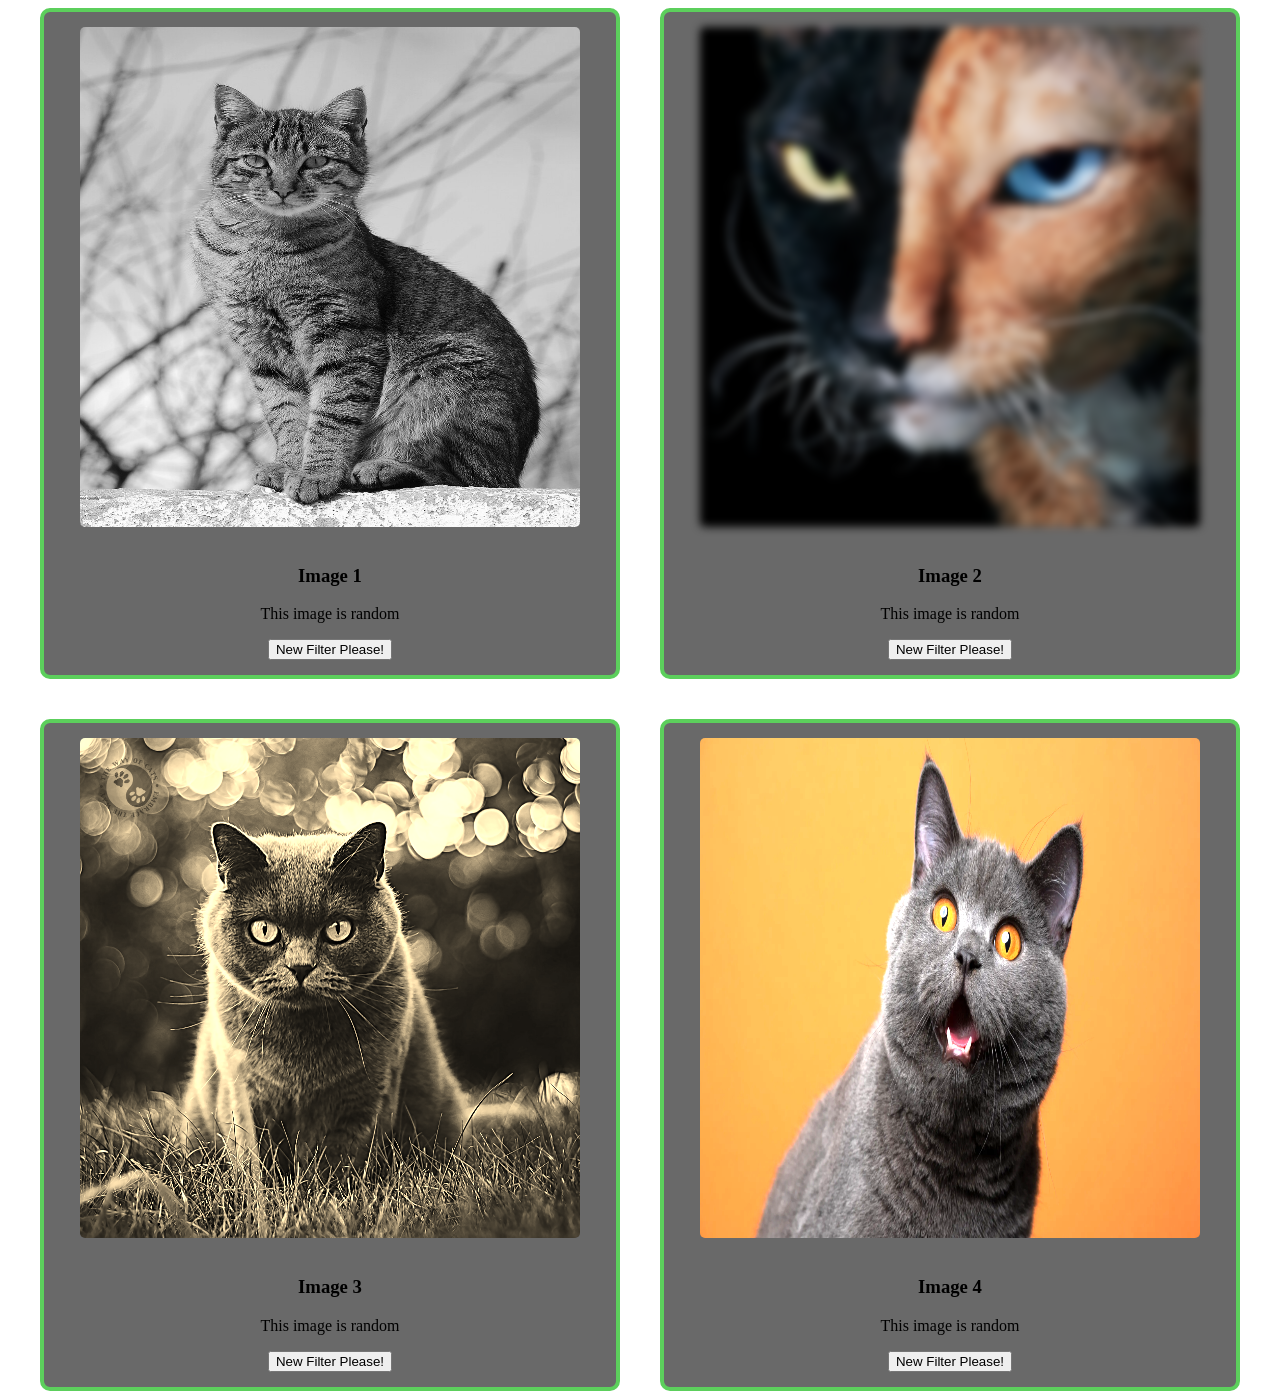
==== DM-Assignment-3/index.html @ 931a9dbe "Rename filtered-animals.html to index.html" ====
<!DOCTYPE html>
<html lang="en">
<head>
    <meta charset="UTF-8">
    <meta name="viewport" content="width=device-width, initial-scale=1.0">
    <title>Document</title>
</head>
<style>
    /* 2 x 2 grid*/
    .grid{
        display: grid;
        grid-template-columns: repeat(2, 1fr);
        gap: 40px;
        max-width: 1200px;
        margin: auto;
    }

    .card{
        background: dimgray;
        border: 4px solid rgb(92, 207, 92);
        border-radius: 10px;
        padding: 15px;
        text-align: center;
    }

    .card img{
        width: 500px;
        height: 500px;
        border-radius: 5px;
        margin-bottom: 15px;
    }
</style>
<body>
    <div class="grid">

        <div class="card">
            <img src="images/cat1.jpg" alt="Pretty Cat">
            <h3>Image 1</h3>
            <p>This image is random</p>
            <button>New Filter Please!</button>
        </div>

        <div class="card">
            <img src="images/cat2.webp" alt="Random Image 1">
            <h3>Image 2</h3>
            <p>This image is random</p>
            <button>New Filter Please!</button>
        </div>

        <div class="card">
            <img src="images/cat3.jpg" alt="Random Image 1">
            <h3>Image 3</h3>
            <p>This image is random</p>
            <button>New Filter Please!</button>
        </div>

        <div class="card">
            <img src="images/cat4.webp" alt="Random Image 1">
            <h3>Image 4</h3>
            <p>This image is random</p>
            <button>New Filter Please!</button>
        </div>        
    </div>
    

    <script>
        const filters = [
            "grayscale(100%)",
            "sepia(100%)",
            "blur(4px)",
            "contrast(200%)",
            "hue-rotate(90deg)",
            "brightness(150%)"
        ];

        const cards = document.querySelectorAll(".card");

        function getRandomFilter() {
            return filters[Math.floor(Math.random() * filters.length)];
        }

        cards.forEach(card => {
            const img = card.querySelector("img");
            const button = card.querySelector("button");

            img.style.filter = getRandomFilter();

            button.addEventListener("click", () => {
                img.style.filter = getRandomFilter();
            });
        });

        
    </script>
</body>
</html>
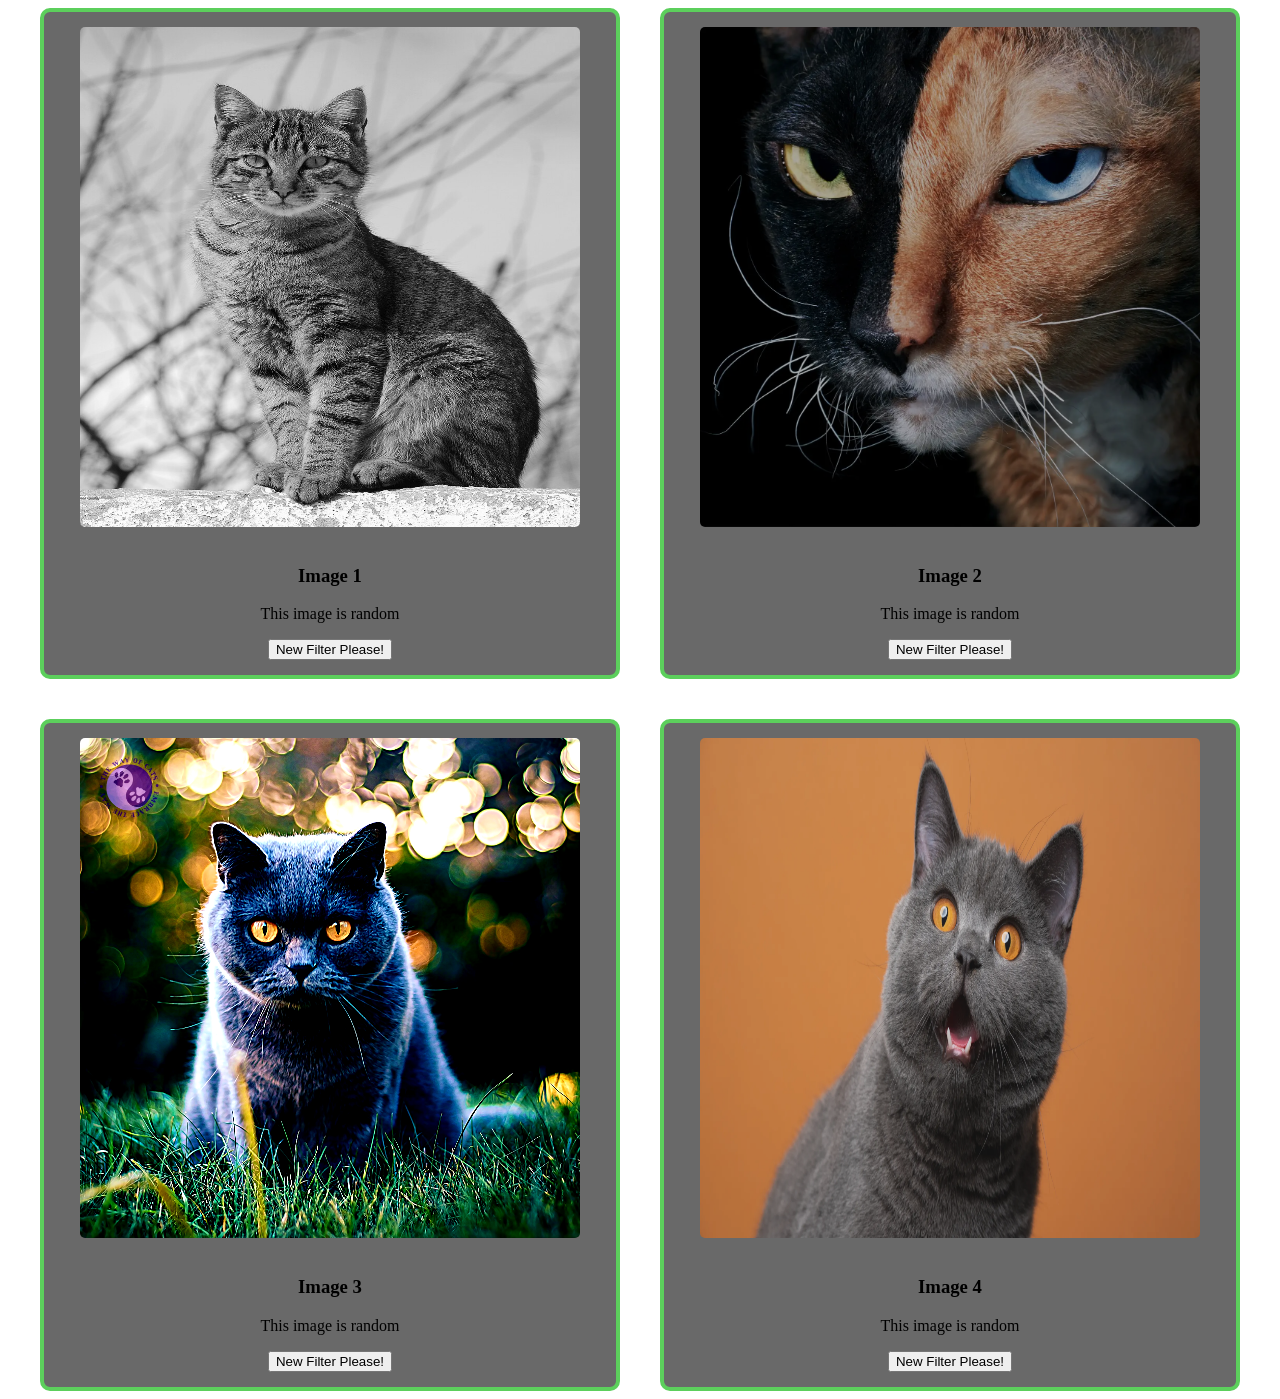
==== commit af8932ab: "Update index.html adding in new filters and an animation?" ====
--- a/DM-Assignment-3/index.html
+++ b/DM-Assignment-3/index.html
@@ -29,6 +29,13 @@
         border-radius: 5px;
         margin-bottom: 15px;
     }
+
+    @keyframes mymove {
+        50% {
+            -webkit-filter: grayscale(100%); 
+            filter: grayscale(100%);
+        }
+    }
 </style>
 <body>
     <div class="grid">
@@ -37,7 +44,7 @@
             <img src="images/cat1.jpg" alt="Pretty Cat">
             <h3>Image 1</h3>
             <p>This image is random</p>
-            <button>New Filter Please!</button>
+            <button id="">New Filter Please!</button>
         </div>
 
         <div class="card">
@@ -68,9 +75,14 @@
             "grayscale(100%)",
             "sepia(100%)",
             "blur(4px)",
-            "contrast(200%)",
+            "contrast(150%)",
             "hue-rotate(90deg)",
-            "brightness(150%)"
+            "brightness(70%)",
+            "animation: mymove 7s infinite",
+            "drop-shadow(16px 16px 20px blue)",
+            "invert(60%)",
+            "opacity(83%)",
+            "saturate(48%)"
         ];
 
         const cards = document.querySelectorAll(".card");
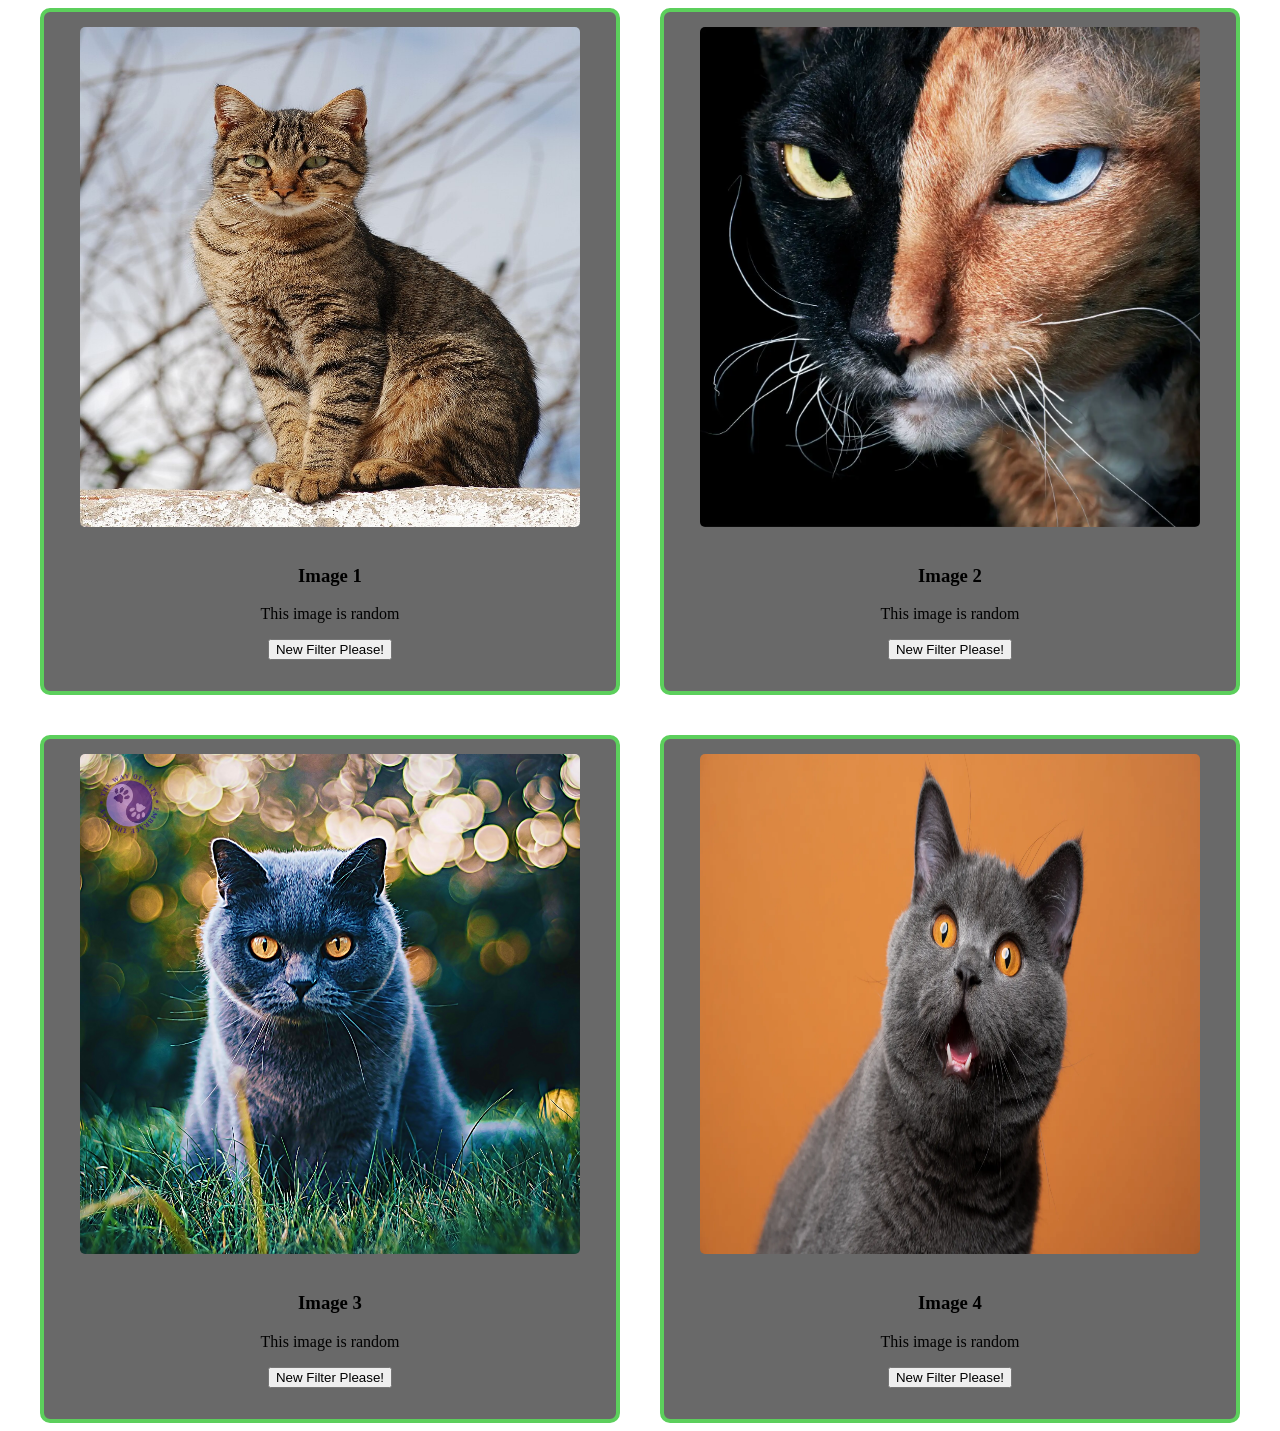
==== commit 504000c5: "Update index.html final for submission" ====
--- a/DM-Assignment-3/index.html
+++ b/DM-Assignment-3/index.html
@@ -45,6 +45,7 @@
             <h3>Image 1</h3>
             <p>This image is random</p>
             <button id="">New Filter Please!</button>
+            <p class="filter-name"></p>
         </div>
 
         <div class="card">
@@ -52,6 +53,7 @@
             <h3>Image 2</h3>
             <p>This image is random</p>
             <button>New Filter Please!</button>
+            <p class="filter-name"></p>            
         </div>
 
         <div class="card">
@@ -59,6 +61,7 @@
             <h3>Image 3</h3>
             <p>This image is random</p>
             <button>New Filter Please!</button>
+            <p class="filter-name"></p>
         </div>
 
         <div class="card">
@@ -66,6 +69,7 @@
             <h3>Image 4</h3>
             <p>This image is random</p>
             <button>New Filter Please!</button>
+            <p class="filter-name"></p>
         </div>        
     </div>
     
@@ -78,8 +82,7 @@
             "contrast(150%)",
             "hue-rotate(90deg)",
             "brightness(70%)",
-            "animation: mymove 7s infinite",
-            "drop-shadow(16px 16px 20px blue)",
+            "drop-shadow(16px 16px 20px orange)",
             "invert(60%)",
             "opacity(83%)",
             "saturate(48%)"
@@ -94,14 +97,18 @@
         cards.forEach(card => {
             const img = card.querySelector("img");
             const button = card.querySelector("button");
+            const filterText = card.querySelector(".filter-name");
 
-            img.style.filter = getRandomFilter();
+            function applyFilter() {
+                const currentFilter = getRandomFilter();
+                img.style.filter = currentFilter();
+                filterText.textContent = "Current Filter: " + currentFilter;
+            }   
+            
+            applyFilter();
 
-            button.addEventListener("click", () => {
-                img.style.filter = getRandomFilter();
+            button.addEventListener("click", applyFilter);
             });
-        });
-
         
     </script>
 </body>
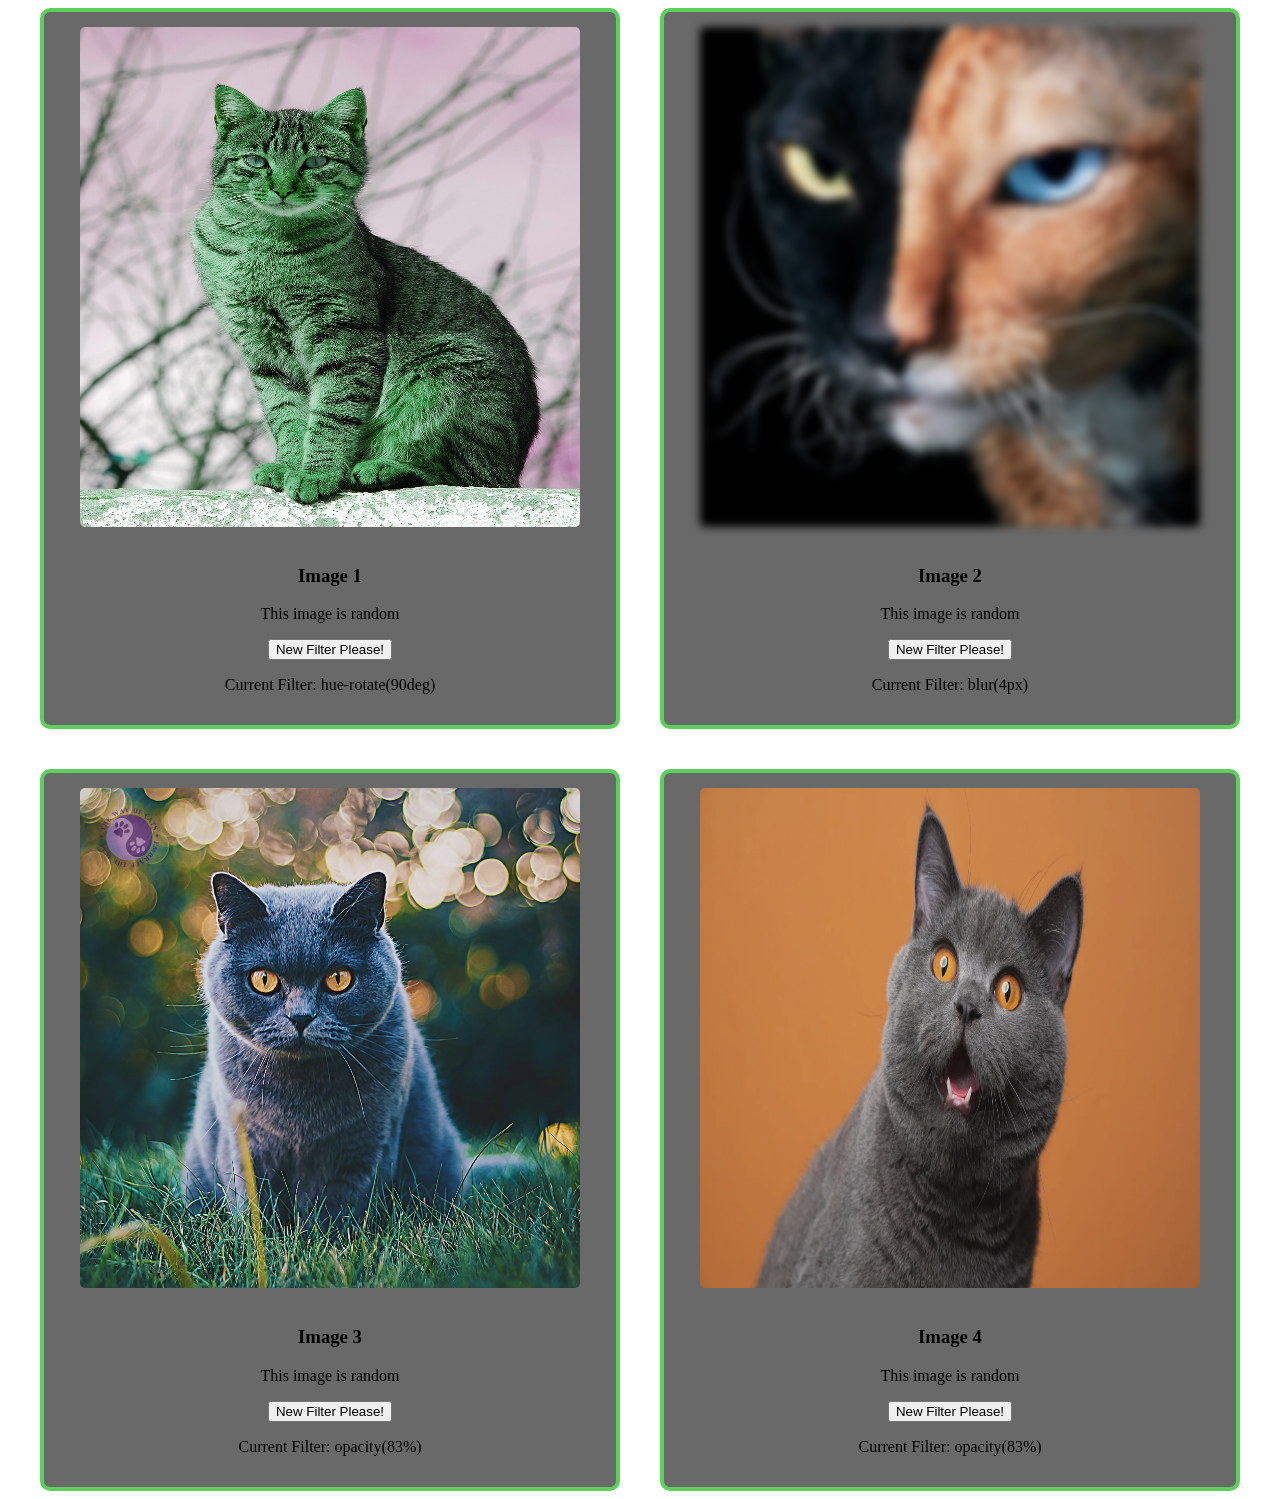
==== commit 3e576b63: "Update index.html woops" ====
--- a/DM-Assignment-3/index.html
+++ b/DM-Assignment-3/index.html
@@ -101,7 +101,7 @@
 
             function applyFilter() {
                 const currentFilter = getRandomFilter();
-                img.style.filter = currentFilter();
+                img.style.filter = currentFilter;
                 filterText.textContent = "Current Filter: " + currentFilter;
             }   
             
